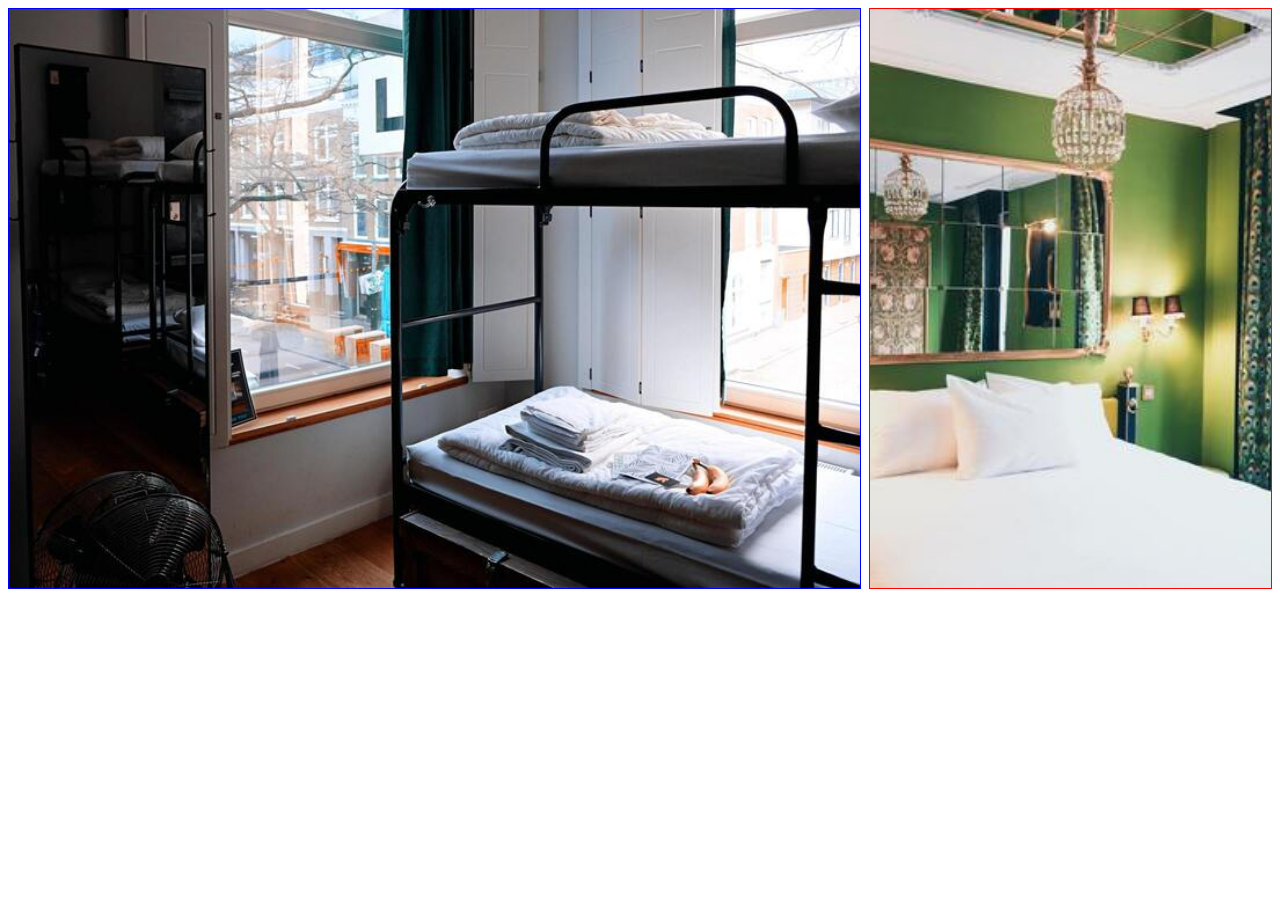
==== hebergement-populaire.html @ 67d8bb68 "add first picture responsive" ====
<!DOCTYPE html>
<html>
<style>
* {
  box-sizing: border-box;
}

body {
  margin: 0;
  font-family: Arial;
}

/*ooo hebergement-populaire ooo*/
.row-hebergement-populaire {
  display: -ms-flexbox; /* IE10 */
  display: flex;
  -ms-flex-wrap: nowrap; /* IE10 */
  flex-wrap: nowrap;
  padding: 0 4px;
}

/* Create two inequal columns that sits next to each other */
.colum-hebergement {
  -ms-flex: 880px; /* IE10 */
  flex: 880px;
  max-width: 880px;
  max-height: 626px;
  padding: 0 4px;
}

.colum-hebergement #hebergement {
  margin-top: 8px;
  vertical-align: middle;
  width: 100%;
  height: 100%;  
  background-color: #f2f2f2;
  border: 1px solid blue;
}

.colum-populaire {
  -ms-flex: 420px; /* IE10 */
  flex: 420px;
  max-width: 420px;
  max-height: 625px;
  padding: 0 4px;
}

.colum-populaire #populaire {
  margin-top: 8px;
  vertical-align: middle;0
  width: 100%;
  height: 100%;
  background-color: #f2f2f2;
  border: 1px solid red;
}
/*xxx hebergement-populaire xxx*/

/* Responsive layout - makes a two column-layout */
@media all and (max-width: 992px) {
  /*ooo hebergement-populaire ooo*/
  .colum-hebergement {
    -ms-flex: 70%;
    flex: 70%;
    max-width: 70%;
  }
  
  .colum-populaire {
    -ms-flex: 30%;
    flex: 30%;
    max-width: 30%;
  } 
  /*xxx hebergement-populaire xxx*/
}

/* Responsive layout - makes the two columns stack on top of each other instead of next to each other */
@media all and (max-width: 768px) {
  /*ooo hebergement-populaire ooo*/
  .row-hebergement-populaire {
    display: -ms-flexbox; /* IE10 */
    display: flex;
    -ms-flex-wrap: wrap; /* IE10 */
    flex-wrap: wrap;
    gap: 8px;
   }
  
  .colum-hebergement {
    -ms-flex: 100%; /* IE10 */
    flex: 100%;
    -ms-order: 2; /* IE10 */
    order: 2;
    max-width: 100%;
  }
  
  .colum-populaire {
    -ms-flex: 100%; /* IE10 */
    flex: 100%;
    -ms-order: 1; /* IE10 */
    order: 1;
    max-width: 100%;
  }
  /*xxx hebergement-populaire xxx*/
}
</style>
<body>

<!-- Photo Grid -->
<div class="row-hebergement-populaire"> 
  <div class="colum-hebergement">
  	<section id="hebergement">
    	<img src="./images/hebergements/4_small/marcus-loke-WQJvWU_HZFo-unsplash.jpg" style="width:100%; height:100%; object-fit:cover;">
    </section>
  </div>
  <div class="colum-populaire">
  	<aside id="populaire">
    	<img src="./images/hebergements/4_small/emile-guillemot-Bj_rcSC5XfE-unsplash.jpg" style="width:100%; height:100%; object-fit:cover;">
    </aside>
  </div>  
</div>

</body>
</html>
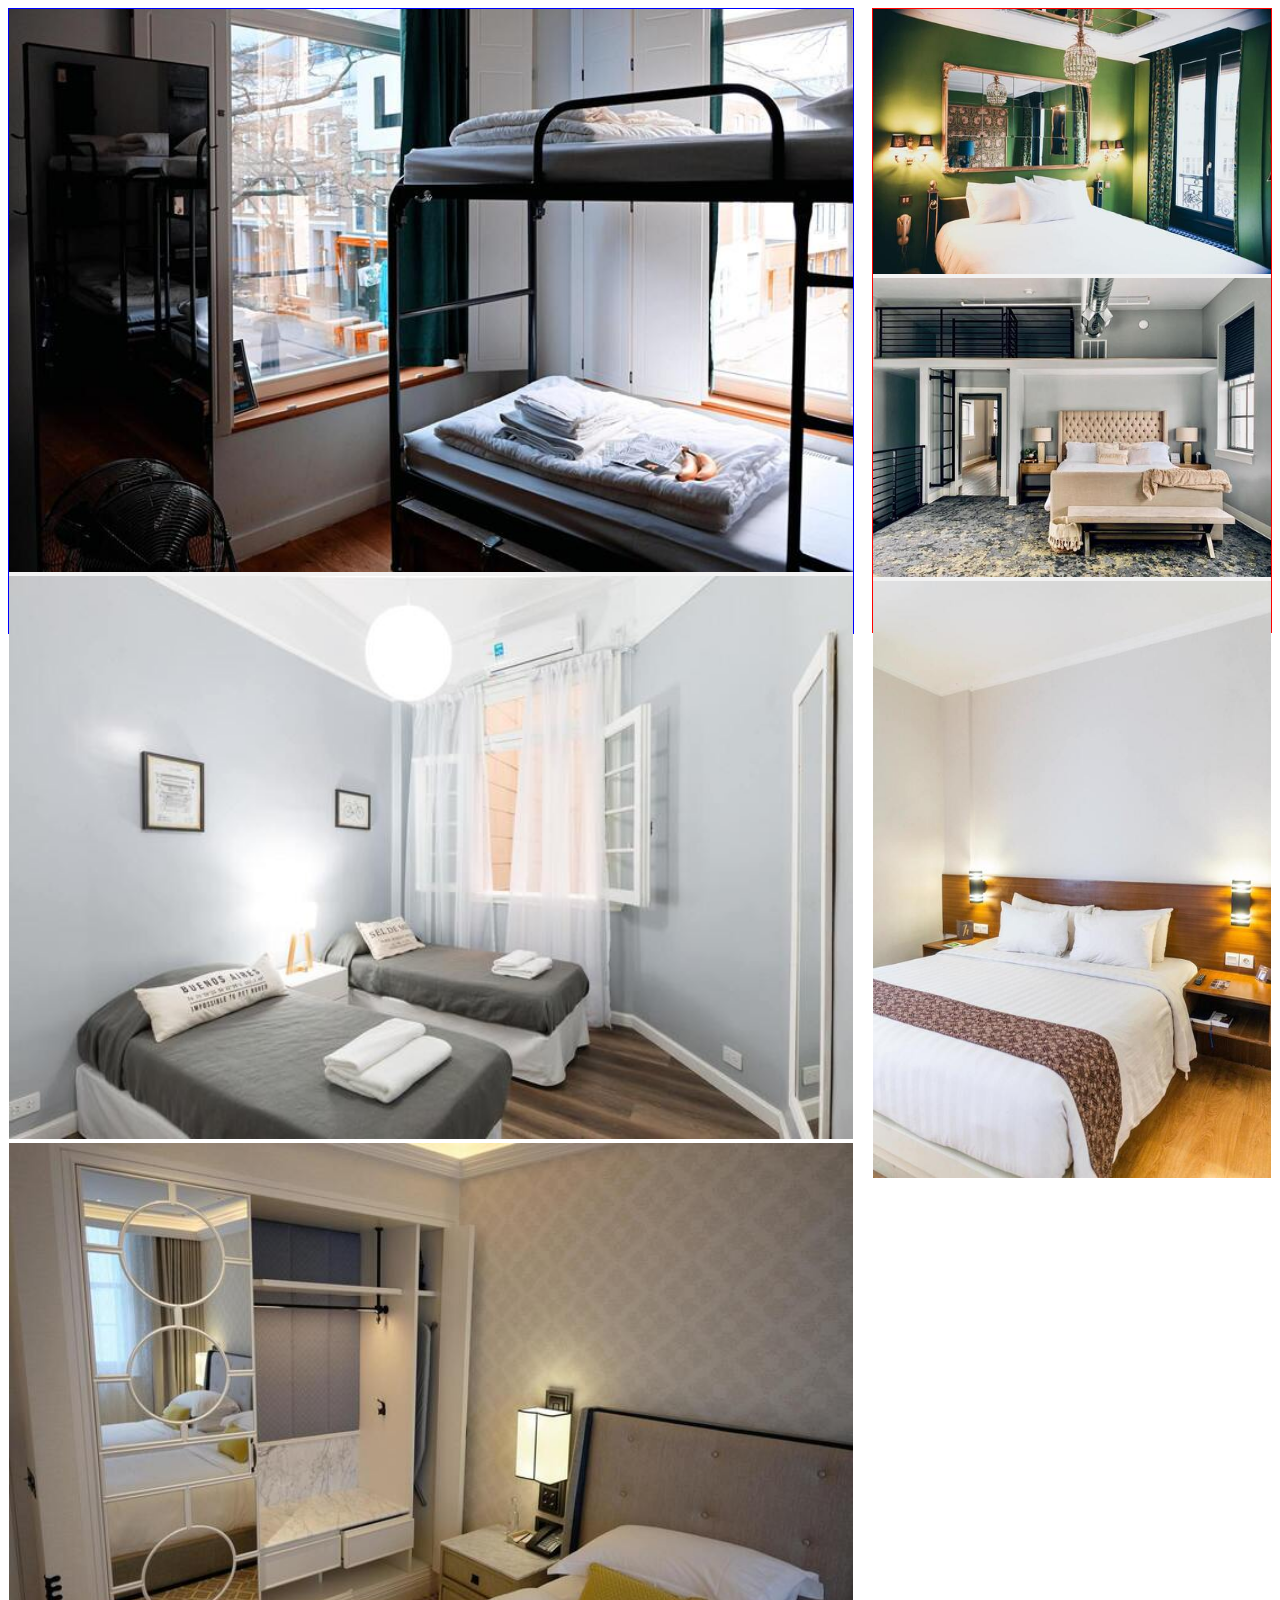
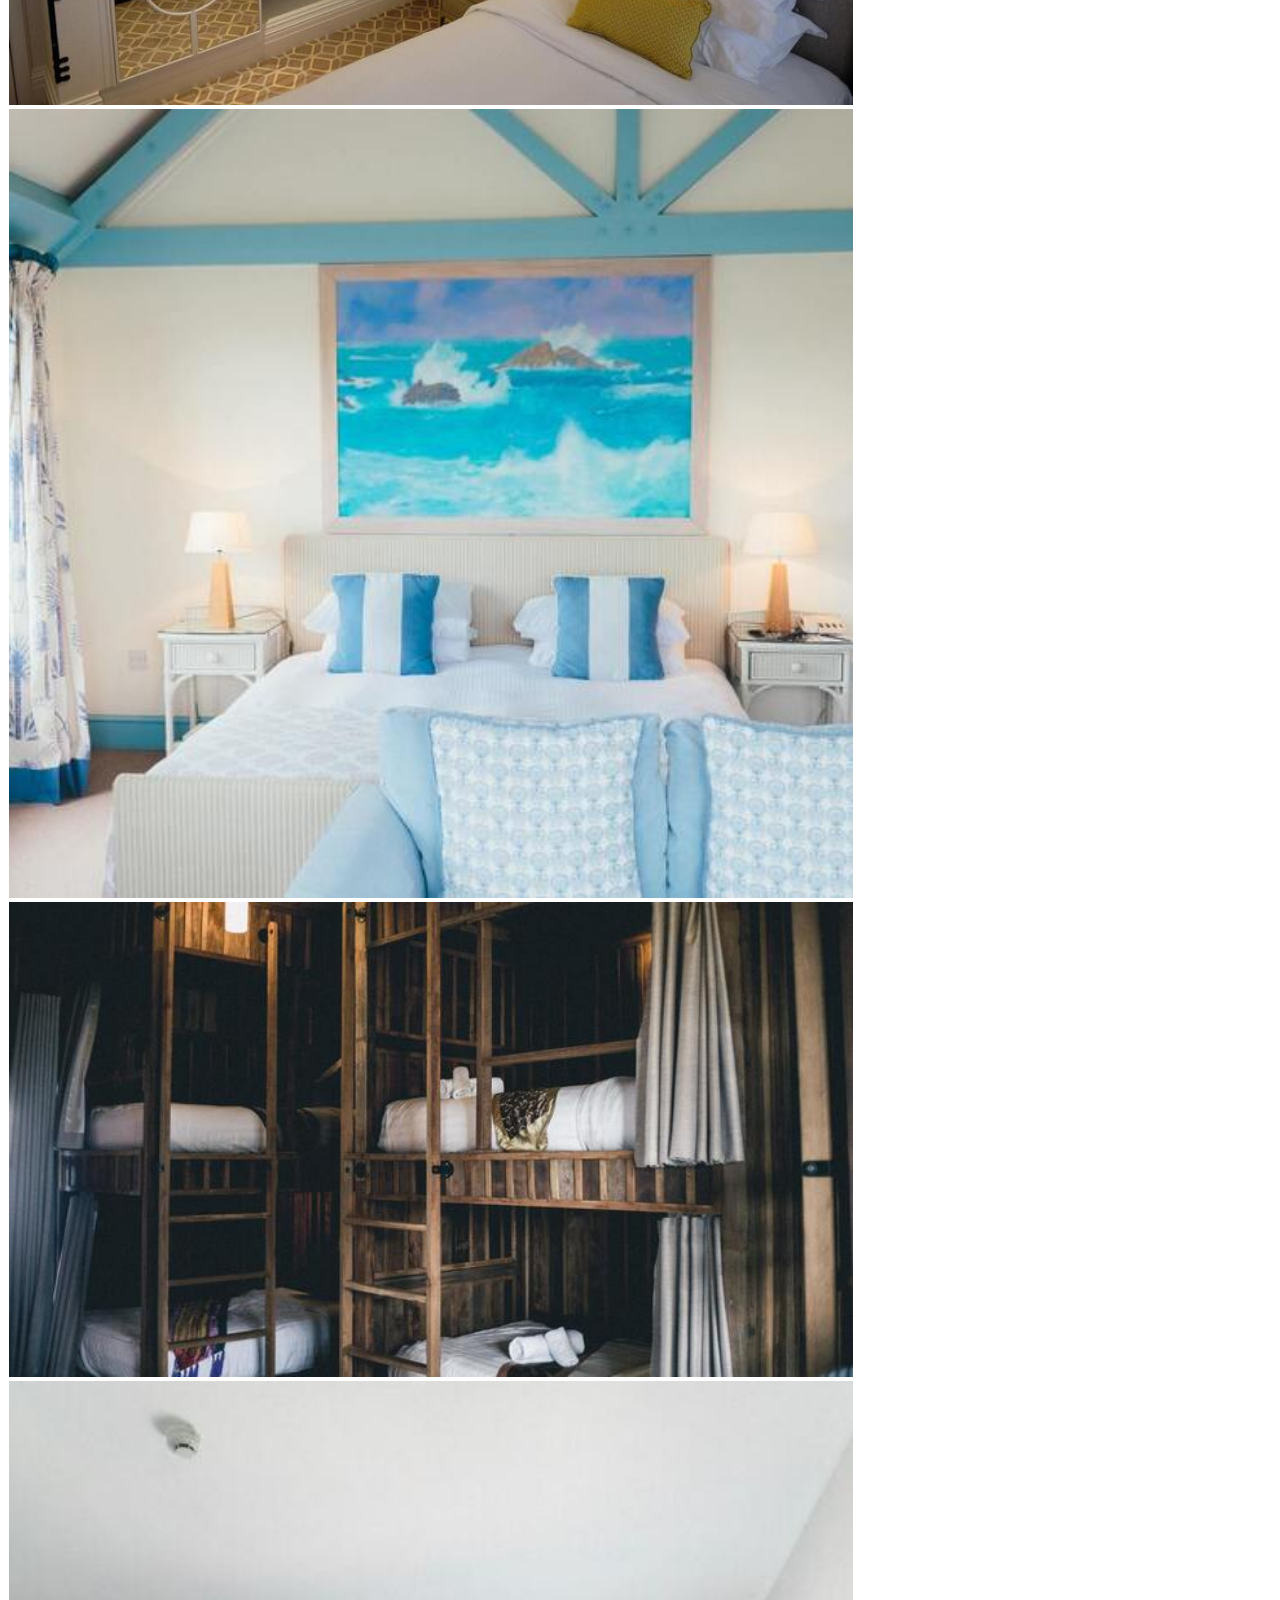
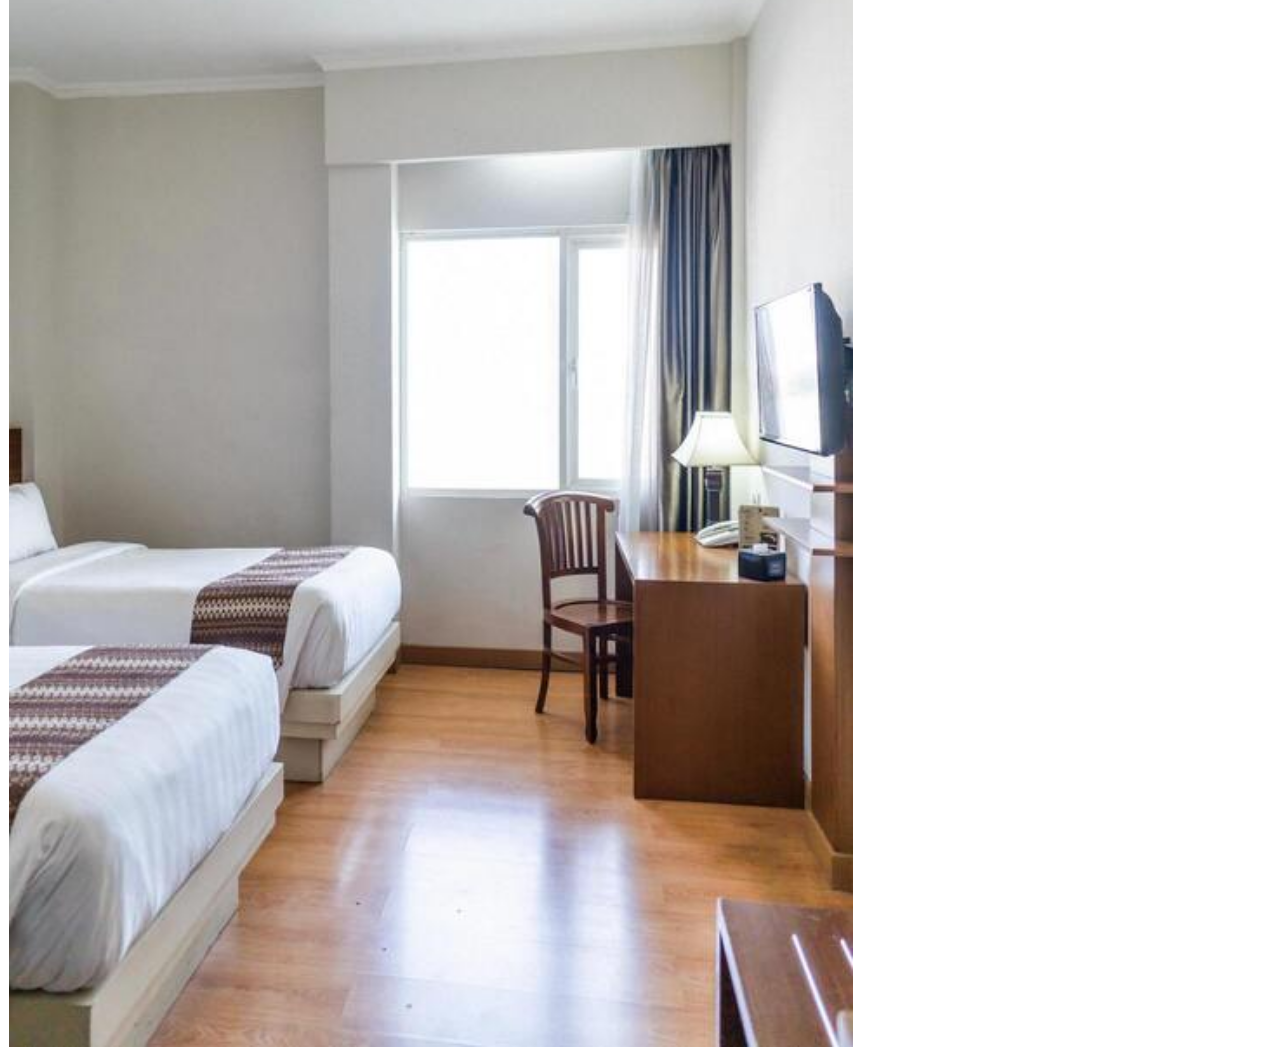
==== commit be77fd80: "add unique card" ====
--- a/hebergement-populaire.html
+++ b/hebergement-populaire.html
@@ -17,6 +17,7 @@
   -ms-flex-wrap: nowrap; /* IE10 */
   flex-wrap: nowrap;
   padding: 0 4px;
+  gap: 10px;
 }
 
 /* Create two inequal columns that sits next to each other */
@@ -80,7 +81,7 @@
     display: flex;
     -ms-flex-wrap: wrap; /* IE10 */
     flex-wrap: wrap;
-    gap: 8px;
+    gap: 10px;
    }
   
   .colum-hebergement {
@@ -107,12 +108,37 @@
 <div class="row-hebergement-populaire"> 
   <div class="colum-hebergement">
   	<section id="hebergement">
-    	<img src="./images/hebergements/4_small/marcus-loke-WQJvWU_HZFo-unsplash.jpg" style="width:100%; height:100%; object-fit:cover;">
+      <article class="card">
+        <img src="./images/hebergements/4_small/marcus-loke-WQJvWU_HZFo-unsplash.jpg" alt="Photo Auberge la Cannebière" style="width:100%; height:100%; object-fit:cover;">
+      </article>
+      <article class="card">
+        <img src="./images/hebergements/4_small/fred-kleber-gTbaxaVLvsg-unsplash.jpg" alt="Photo Hôte du port" style="width:100%; height:100%; object-fit:cover;">
+      </article>
+      <article class="card">
+        <img src="./images/hebergements/4_small/reisetopia-B8WIgxA_PFU-unsplash.jpg" alt="Photo Hôtel Les mouettes" style="width:100%; height:100%; object-fit:cover;">
+      </article>
+      <article class="card">
+        <img src="./images/hebergements/4_small/annie-spratt-Eg1qcIitAuA-unsplash.jpg" alt="Photo Hôtel de la mer" style="width:100%; height:100%; object-fit:cover;">
+      </article>
+      <article class="card">
+        <img src="./images/hebergements/4_small/nicate-lee-kT-ZyaiwBe0-unsplash.jpg" alt="Photo Auberge Le Panier" style="width:100%; height:100%; object-fit:cover;">
+      </article>
+      <article class="card">
+        <img src="./images/hebergements/4_small/febrian-zakaria-M6S1WvfW68A-unsplash.jpg" alt="Photo Hôtel chez Amina" style="width:100%; height:100%; object-fit:cover;">
+      </article>    	
     </section>
   </div>
   <div class="colum-populaire">
   	<aside id="populaire">
-    	<img src="./images/hebergements/4_small/emile-guillemot-Bj_rcSC5XfE-unsplash.jpg" style="width:100%; height:100%; object-fit:cover;">
+      <article class="card">
+        <img src="./images/hebergements/4_small/emile-guillemot-Bj_rcSC5XfE-unsplash.jpg" alt="Photo Hôtel Le soleil du matin" style="width:100%; height:100%; object-fit:cover;">
+      </article>
+      <article class="card">
+        <img src="./images/hebergements/4_small/aw-creative-VGs8z60yT2c-unsplash.jpg" alt="Photo Au cœur de l'eau Chambres d'hôtes" style="width:100%; height:100%; object-fit:cover;">
+      </article>
+      <article class="card">
+        <img src="./images/hebergements/4_small/febrian-zakaria-sjvU0THccQA-unsplash.jpg" alt="Photo Hôtel Tout bleu et Blanc" style="width:100%; height:100%; object-fit:cover;">
+      </article>    	
     </aside>
   </div>  
 </div>
